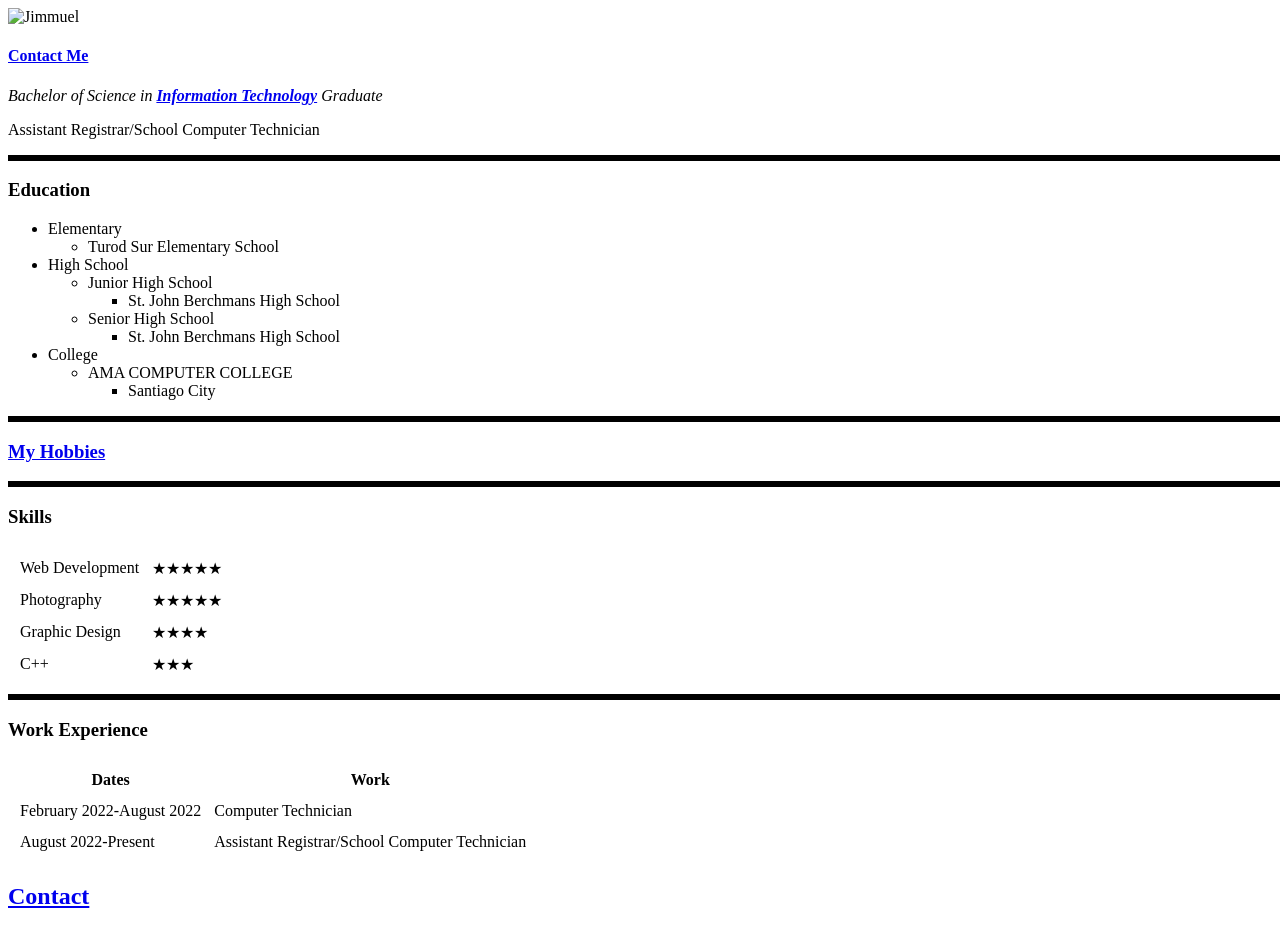
==== index.html @ f7c1b317 "Add files via upload" ====
<!DOCTYPE html>
<html lang="en" dir="ltr">
  <head>
    <meta charset="utf-8">
    <title>Jimmuel's Personal Site</title>
  </head>
  <body>
    <img src="images/Untitled-1.png" alt="Jimmuel">
  <h4><a href="ContactMe.html">Contact Me</a></h4>
      <p><em>Bachelor of Science in <strong><a href="https://www.indeed.com/career-advice/finding-a-job/types-of-it-jobs">Information Technology</a></strong> Graduate</em></p>
      <p>Assistant Registrar/School Computer Technician</p>
      <hr size="6" color="black" width="200%">
  <h3>Education</h3>
    <ul>
    <li>Elementary
         <ul>
                  <li>Turod Sur Elementary School</li>
         </ul>
    <li>High School
          <ul>
                  <li>Junior High School
          <ul>
                        <li>St. John Berchmans High School</li>
          </ul>
                  <li>Senior High School
           <ul>
                         <li>St. John Berchmans High School</li>
          </ul>
          </ul>
    <li>College
          <ul>
                  <li>AMA COMPUTER COLLEGE</li>
                  <ul>
                          <li>Santiago City</li>
                  </ul>
          </ul>
            </li>
          </ul>
          <hr size="6" color="black" width="200%">
   <h3><a href="Hobbies.html">My Hobbies</a></h3>
   <hr size="6" color="black" width="200%">
   <h3>Skills</h3>
   <table cellspacing="11">
       <tr>
         <td>Web Development</td>
         <td>★★★★★</td>
       </tr>
       <tr>
         <td>Photography</td>
         <td>★★★★★</td>
       </tr>
         <tr>
           <td>Graphic Design</td>
           <td>★★★★</td>
         </tr>
         <tr>
           <td>C++</td>
           <td>★★★</td>
         </tr>
       </table>
   <hr size="6" color="black" width="200%">
   <h3>Work Experience</h3>
   <table cellspacing="11">
     <thead>
       <tr>
         <th>Dates</th>
         <th>Work</th>
       </tr>
     </thead>
     <tbody>
       <tr>
         <td>February 2022-August 2022</td>
         <td>Computer Technician</td>
       </tr>
       <tr>
         <td>August 2022-Present</td>
         <td>Assistant Registrar/School Computer Technician</td>
       </tr>
     </tbody>

   </table>
<h2><a href="Inputs.html">Contact</a></h2>

  </body>

</html>
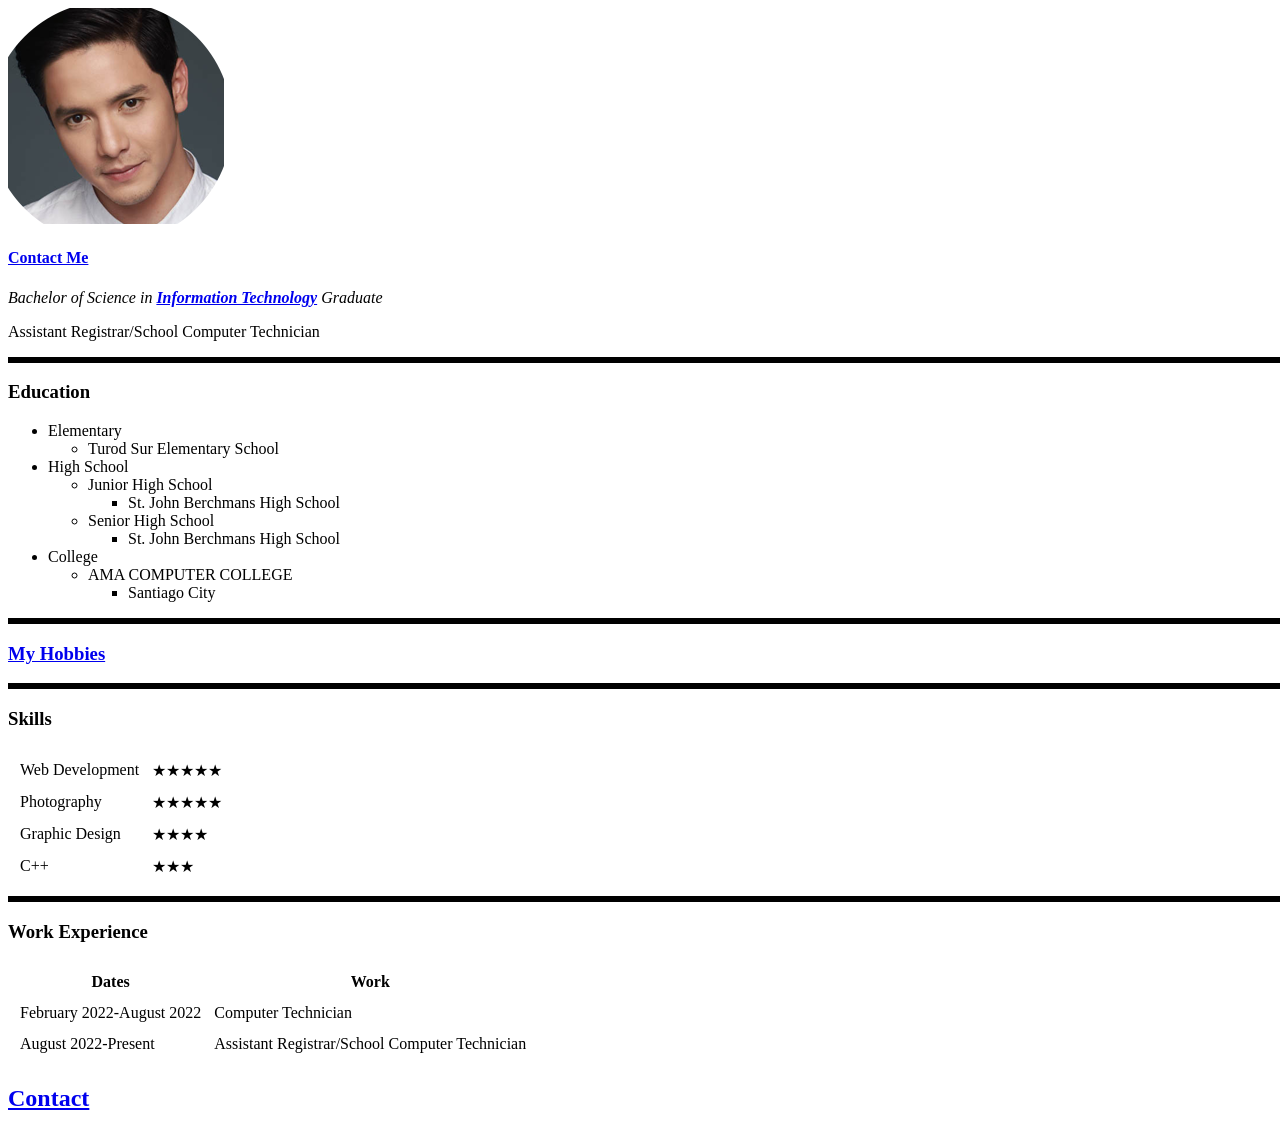
==== commit f0493b8e: "Update index.html" ====
--- a/index.html
+++ b/index.html
@@ -5,7 +5,7 @@
     <title>Jimmuel's Personal Site</title>
   </head>
   <body>
-    <img src="images/Untitled-1.png" alt="Jimmuel">
+    <img src="Untitled-1.png" alt="Jimmuel">
   <h4><a href="ContactMe.html">Contact Me</a></h4>
       <p><em>Bachelor of Science in <strong><a href="https://www.indeed.com/career-advice/finding-a-job/types-of-it-jobs">Information Technology</a></strong> Graduate</em></p>
       <p>Assistant Registrar/School Computer Technician</p>
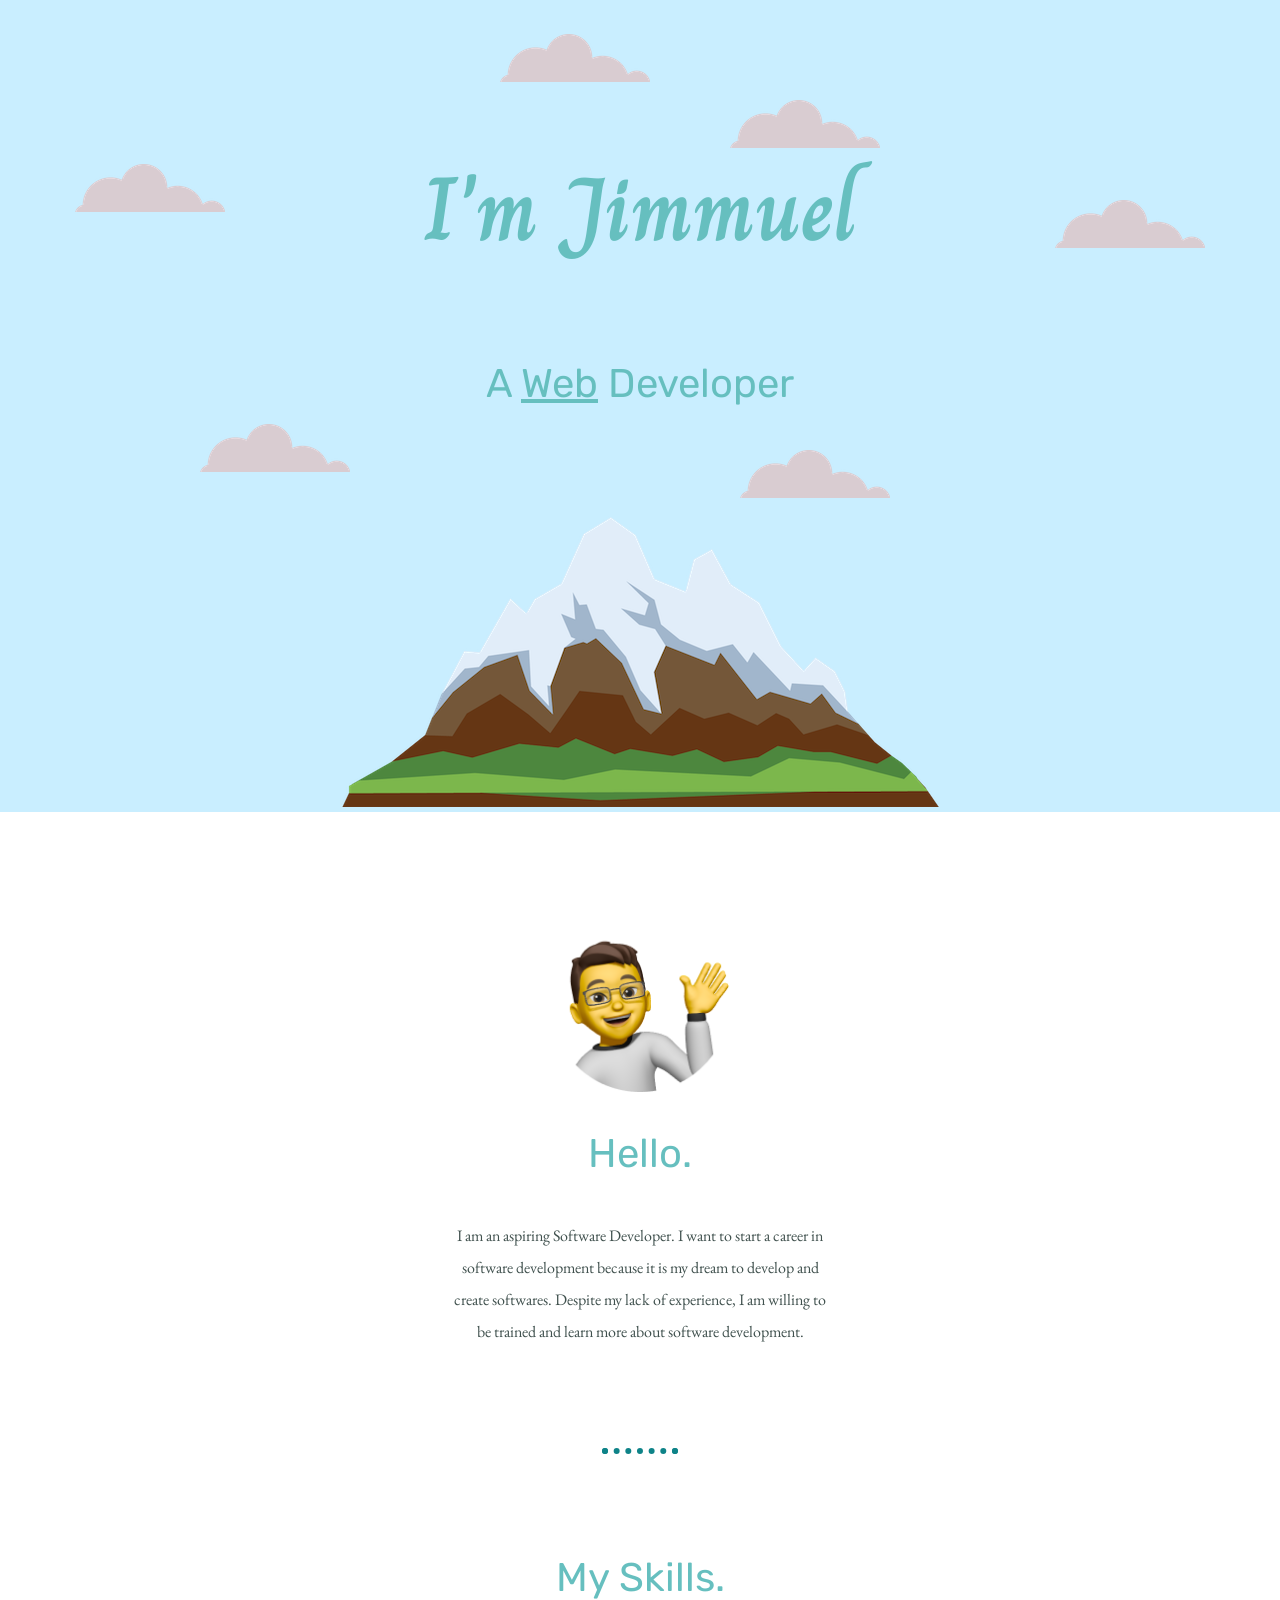
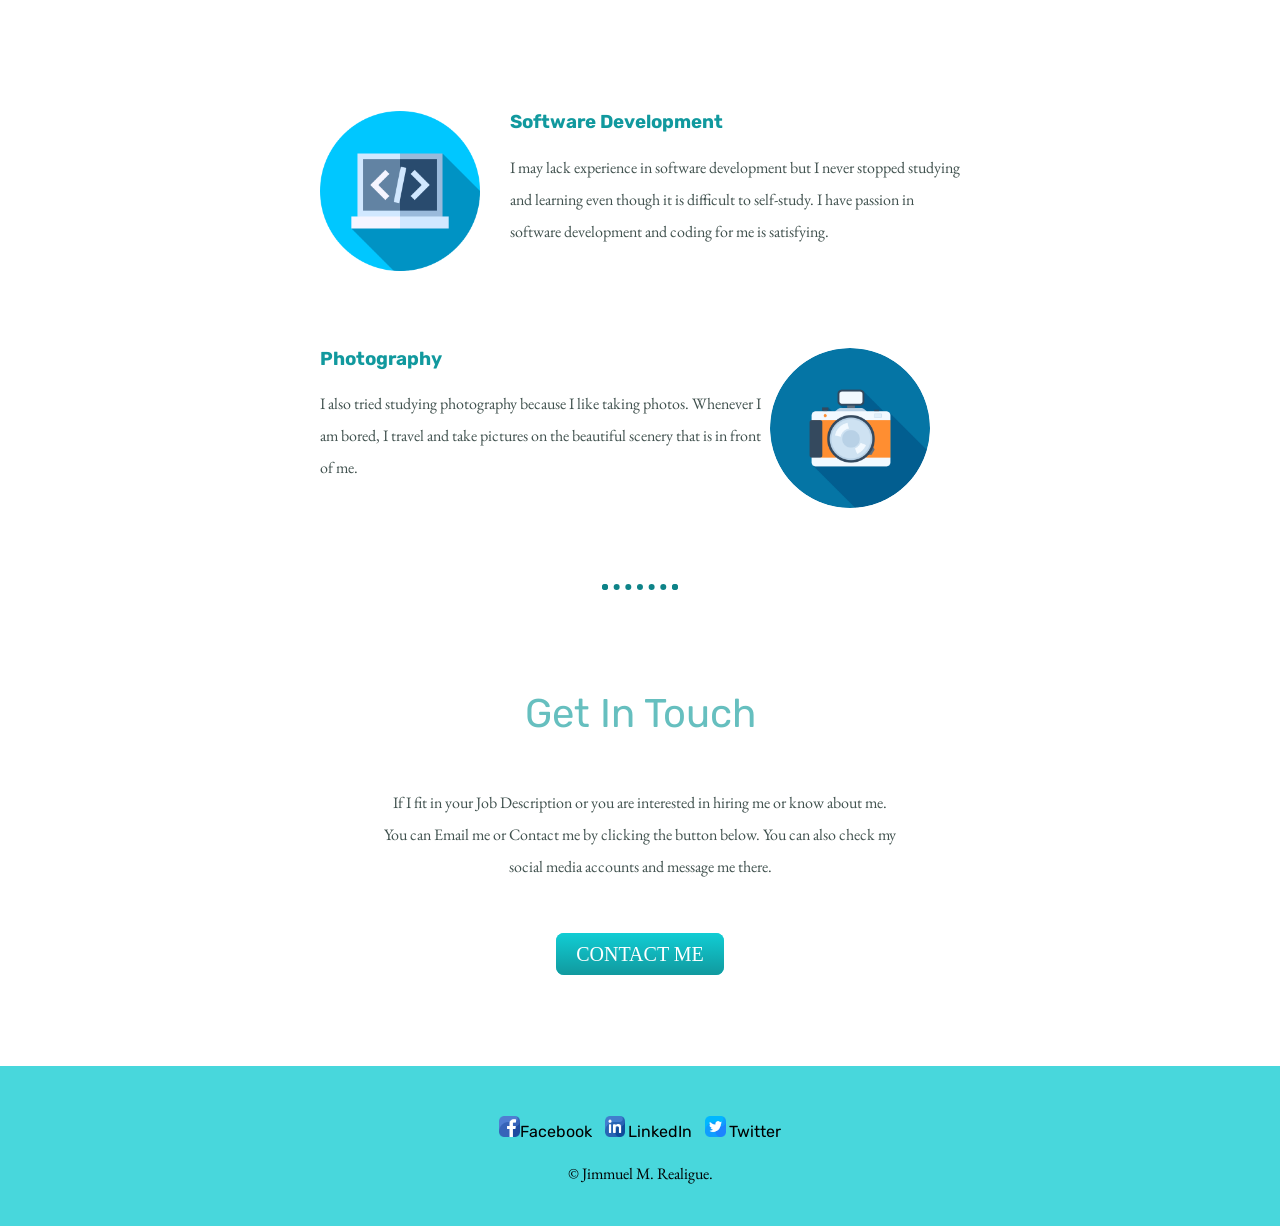
==== commit 139d2e7b: "Add files via upload" ====
--- a/index.html
+++ b/index.html
@@ -1,86 +1,66 @@
-<!DOCTYPE html>
-<html lang="en" dir="ltr">
-  <head>
-    <meta charset="utf-8">
-    <title>Jimmuel's Personal Site</title>
-  </head>
-  <body>
-    <img src="Untitled-1.png" alt="Jimmuel">
-  <h4><a href="ContactMe.html">Contact Me</a></h4>
-      <p><em>Bachelor of Science in <strong><a href="https://www.indeed.com/career-advice/finding-a-job/types-of-it-jobs">Information Technology</a></strong> Graduate</em></p>
-      <p>Assistant Registrar/School Computer Technician</p>
-      <hr size="6" color="black" width="200%">
-  <h3>Education</h3>
-    <ul>
-    <li>Elementary
-         <ul>
-                  <li>Turod Sur Elementary School</li>
-         </ul>
-    <li>High School
-          <ul>
-                  <li>Junior High School
-          <ul>
-                        <li>St. John Berchmans High School</li>
-          </ul>
-                  <li>Senior High School
-           <ul>
-                         <li>St. John Berchmans High School</li>
-          </ul>
-          </ul>
-    <li>College
-          <ul>
-                  <li>AMA COMPUTER COLLEGE</li>
-                  <ul>
-                          <li>Santiago City</li>
-                  </ul>
-          </ul>
-            </li>
-          </ul>
-          <hr size="6" color="black" width="200%">
-   <h3><a href="Hobbies.html">My Hobbies</a></h3>
-   <hr size="6" color="black" width="200%">
-   <h3>Skills</h3>
-   <table cellspacing="11">
-       <tr>
-         <td>Web Development</td>
-         <td>★★★★★</td>
-       </tr>
-       <tr>
-         <td>Photography</td>
-         <td>★★★★★</td>
-       </tr>
-         <tr>
-           <td>Graphic Design</td>
-           <td>★★★★</td>
-         </tr>
-         <tr>
-           <td>C++</td>
-           <td>★★★</td>
-         </tr>
-       </table>
-   <hr size="6" color="black" width="200%">
-   <h3>Work Experience</h3>
-   <table cellspacing="11">
-     <thead>
-       <tr>
-         <th>Dates</th>
-         <th>Work</th>
-       </tr>
-     </thead>
-     <tbody>
-       <tr>
-         <td>February 2022-August 2022</td>
-         <td>Computer Technician</td>
-       </tr>
-       <tr>
-         <td>August 2022-Present</td>
-         <td>Assistant Registrar/School Computer Technician</td>
-       </tr>
-     </tbody>
-
-   </table>
-<h2><a href="Inputs.html">Contact</a></h2>
-
-  </body>
-
-</html>
+<!DOCTYPE html>
+<html lang="en">
+<head>
+    <meta charset="UTF-8">
+    <title>Jimmuel Realigue Portfolio</title>
+    <link rel="stylesheet" href="css/styles.css">
+    <link rel="preconnect" href="https://fonts.googleapis.com">
+<link rel="preconnect" href="https://fonts.gstatic.com" crossorigin>
+<link href="https://fonts.googleapis.com/css2?family=Charm&family=EB+Garamond&family=Rubik&display=swap" rel="stylesheet">
+
+</head>
+<body>
+    <div class="top-container">
+        <img class="top-cloud" src="cloud.png" alt="cloud-img">
+        <img class="tops-cloud" src="cloud.png" alt="cloud-img">
+        <img class="top-clouds" src="cloud.png" alt="cloud-img">
+        <h1 class="first">I'm Jimmuel</h1>
+        <h2 class="first-paragraph">A <span class="web">Web</span> Developer</h2>
+        <img class="bottom-cloud" src="cloud.png" alt="cloud-img">
+        <img class="bottom-second" src="cloud.png" alt="cloud-img">
+        <img class="bottom-third" src="cloud.png" alt="cloud-img">
+        <img class="mountain" src="mountain.png" alt="mountain-img">
+    </div>
+
+    <div class="middle-container">
+        <div class="profile">
+          <img class="profile-image" src="Profile.png" alt="Prof-Icon">
+          <h2>Hello.</h2>
+          <p class="intro">I am an aspiring Software Developer. I want to start a career in software development because it is my dream to develop and create softwares. Despite my lack of experience, I am willing to be trained and learn more about software development.</p>
+        </div>
+        <hr>
+        <div class="skills">
+          <h2>My Skills.</h2>
+          <div class="skill-row">
+            <img class="Skills-img" src="programming.png" alt="Icon-Img">
+            <h3>Software Development</h3>
+            <p class="skill-description">I may lack experience in software development but I never stopped studying and learning even though it is difficult to self-study. I have passion in software development and coding for me is satisfying.</p>
+          </div>
+          <div class="skill-row">
+            <img class="photo" src="photography.png" alt="Icon-Img">
+            <h3>Photography</h3>
+            <p class="photo-description">I also tried studying photography because I like taking photos. Whenever I am bored, I travel and take pictures on the beautiful scenery that is in front of me.</p>
+          </div>
+        </div>
+        <hr>
+        <div class="contact-me">
+          <h2>Get In Touch</h2>
+          <h3></h3>
+          <p class="contact-message">If I fit in your Job Description or you are interested in hiring me or know about me. You can Email me or Contact me by clicking the button below. You can also check my social media accounts and message me there.</p>
+          <a class="btn" href="mailto:jimmuel.realigue@yahoo.com">CONTACT ME</a>
+        </div>
+      </div>
+      
+      
+      <div class="bottom-container">
+        
+        <img class="fb" src="facebook.png" alt=""><a class="footer-link" href="https://www.facebook.com/jimmuel.realigue/">Facebook</a>
+        <img src="linkedin.png" alt="LinkedIn-icon" class="linkedin">
+        <a class="footer-link" href="https://www.linkedin.com/in/jimmuel-realigue-ba14a9270/">LinkedIn</a>
+        <img src="twitter.png" alt="Twitter-icon" class="twitter">
+        <a class="footer-link" href="https://twitter.com/karma_akab82144">Twitter</a>
+        <p class="copyright">© Jimmuel M. Realigue.</p>
+      </div>
+      
+</body>
+</html>
--- a/css/styles.css
+++ b/css/styles.css
@@ -0,0 +1,196 @@
+body{
+    color: #40514e;
+    margin: 0;
+    text-align: center;
+    font-family: 'EB Garamond', serif;
+}
+
+p{
+    line-height: 2;
+}
+
+a{
+    font-family: 'Rubik', sans-serif;
+    margin: 10px 20px;
+    text-decoration: none;
+}
+
+a:hover{
+    color: #eaf6f6;
+}
+
+hr{
+    border: dotted #0e8388 6px;
+    border-bottom: none;
+    width: 5%;
+    margin: 100px auto;
+}
+
+h1{
+   margin-top: 20px;
+   font-family: 'Charm', cursive;
+   font-size: 5.625rem;
+   color: #66bfbf;
+   line-height: 2;
+}
+
+h2{
+    font-family: 'Rubik', sans-serif;
+    font-size: 2.5rem;
+    color: #66bfbf;
+    font-weight: normal;
+    padding-bottom: 10px;
+}
+
+h3{
+    font-family: 'Rubik', sans-serif;
+    color: #11999e;
+}
+
+.top-container{
+    background-color: #C9EEFF;
+    position: relative;
+    padding-top: 100px;
+    
+}
+
+.middle-container{
+   margin: 100px 0;
+}
+
+.bottom-container{
+    background-color: #48d7dc;
+    padding: 50px 0 20px;
+}
+
+.profile-image{
+    width: 14%;
+}
+
+.intro{
+    width: 30%;
+    margin: auto;
+}
+
+.Skills-img{
+    width: 25%;
+    float: left;
+    margin-right: 30px;
+}
+
+.photo{
+    border-radius: 50%;
+    width: 25%;
+    float: right;
+    margin-right: 30px;
+}
+
+.profile-imgs{
+width: 25%;
+}
+
+.web{
+    text-decoration: underline;
+}
+
+.top-cloud{
+position: absolute;
+right: 400px;
+top: 100px;
+}
+
+.tops-cloud{
+position: absolute;
+right: 75px;
+top: 200px;
+}
+
+.top-clouds{
+position: absolute;
+right: 390px;
+top: 450px;
+}
+
+.bottom-cloud{
+    position: absolute;
+    left: 200px;
+    bottom: 340px;
+}
+
+.bottom-second{
+    position: absolute;
+    left: 75px;
+    bottom: 600px;
+    
+}
+
+.bottom-third{
+    position: absolute;
+    left: 500px;
+    bottom: 730px;
+}
+
+.footer-link{
+color: #000000;
+text-align: center;
+margin: 150px 0;
+}
+
+.skill-row{
+    width: 50%;
+    margin: 100px auto 100px auto;
+    text-align: left;
+}
+
+.contact-message{
+    width: 40%;
+    margin: 40px auto 60px;
+}
+
+.fb{
+    width: 1.6%;
+}
+
+.linkedin{
+    width: 1.6%;
+    margin-left: 10px;
+    text-align: center;
+}
+
+.twitter{
+    width: 1.6%;
+    margin-left: 10px;
+}
+
+.btn {
+    background: #11CDD4;
+    background-image: -webkit-linear-gradient(top, #11CDD4, #11999e);
+    background-image: -moz-linear-gradient(top, #11CDD4, #11999e);
+    background-image: -ms-linear-gradient(top, #11CDD4, #11999e);
+    background-image: -o-linear-gradient(top, #11CDD4, #11999e);
+    background-image: linear-gradient(to bottom, #11CDD4, #11999e);
+    -webkit-border-radius: 8;
+    -moz-border-radius: 8;
+    border-radius: 8px;
+    font-family: Georgia;
+    color: #ffffff;
+    font-size: 20px;
+    padding: 10px 20px 10px 20px;
+    text-decoration: none;
+  }
+  
+  .btn:hover {
+    background: #30e3cb;
+    background-image: -webkit-linear-gradient(top, #30e3cb, #2bc4ad);
+    background-image: -moz-linear-gradient(top, #30e3cb, #2bc4ad);
+    background-image: -ms-linear-gradient(top, #30e3cb, #2bc4ad);
+    background-image: -o-linear-gradient(top, #30e3cb, #2bc4ad);
+    background-image: linear-gradient(to bottom, #30e3cb, #2bc4ad);
+    text-decoration: none;
+  }
+
+  .copyright{
+    color: #000000;
+    font-size: 1rem;
+    pad: 20px 0;
+  }
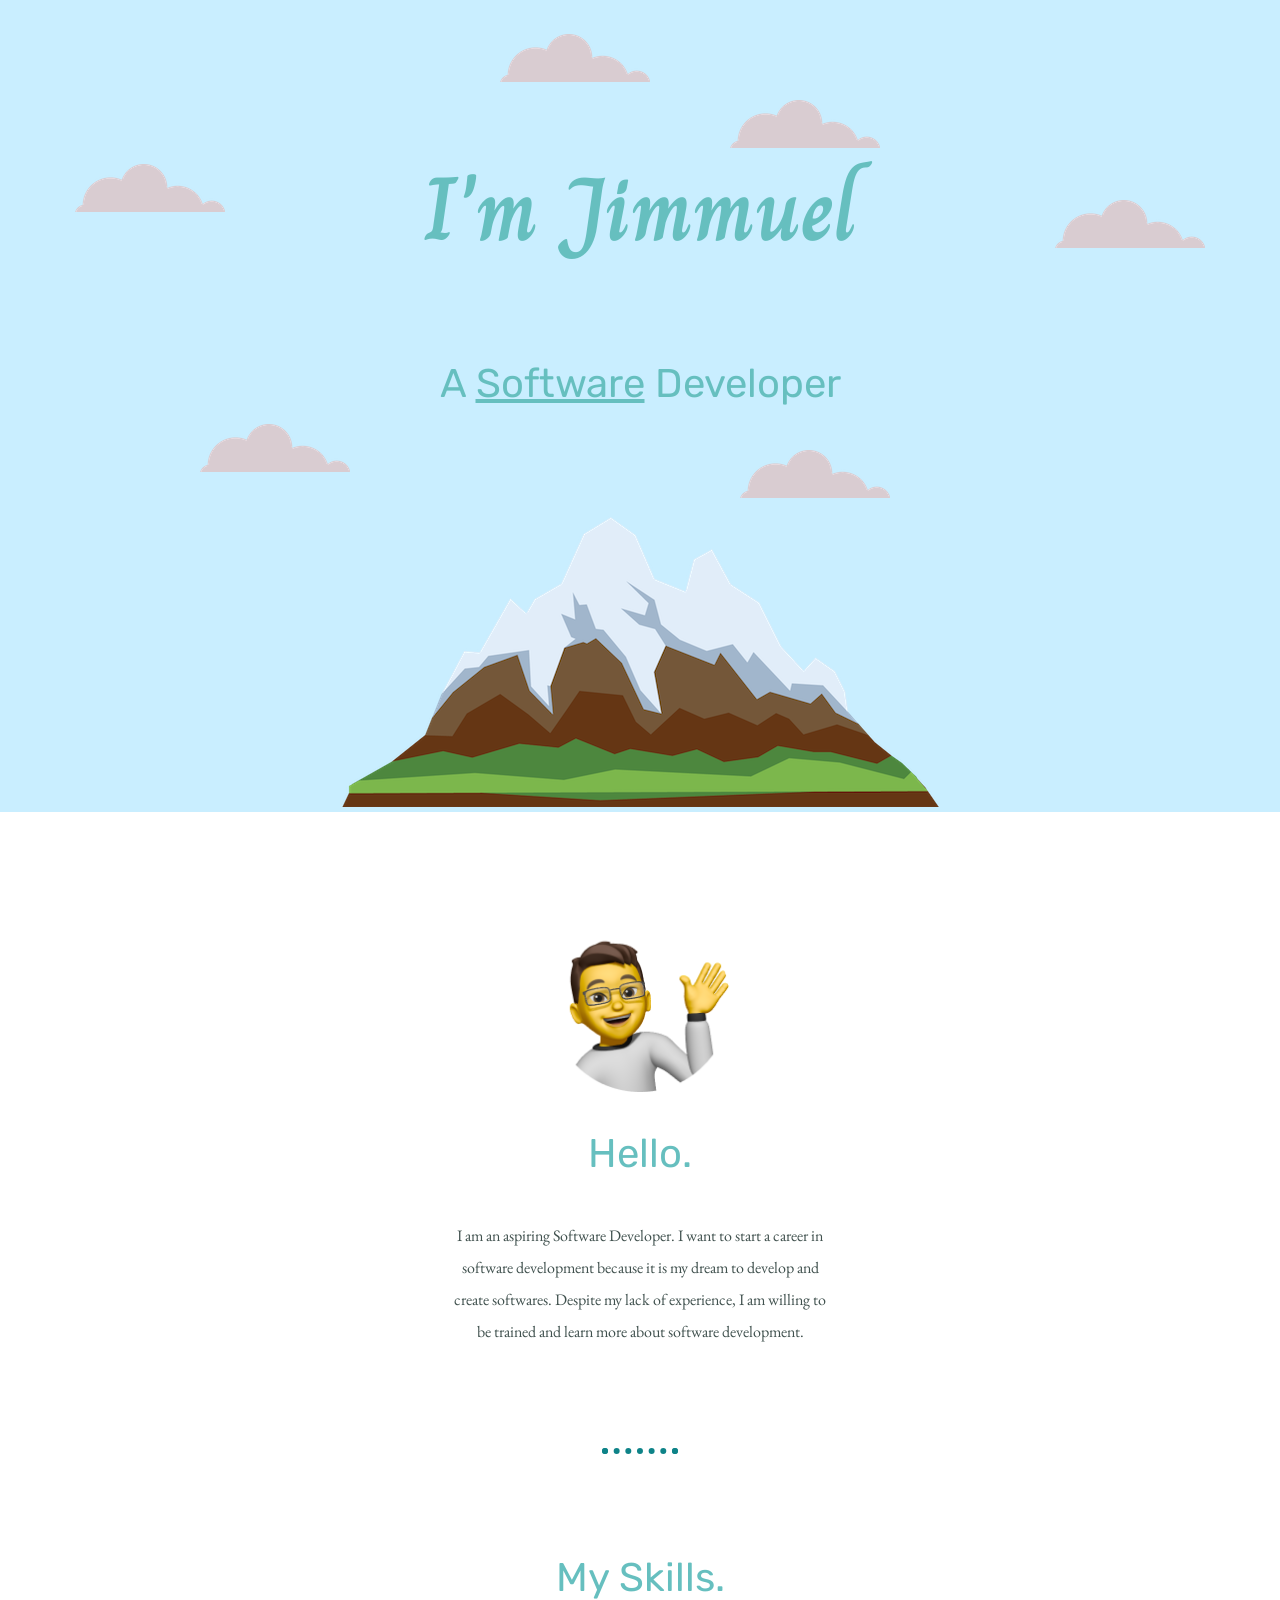
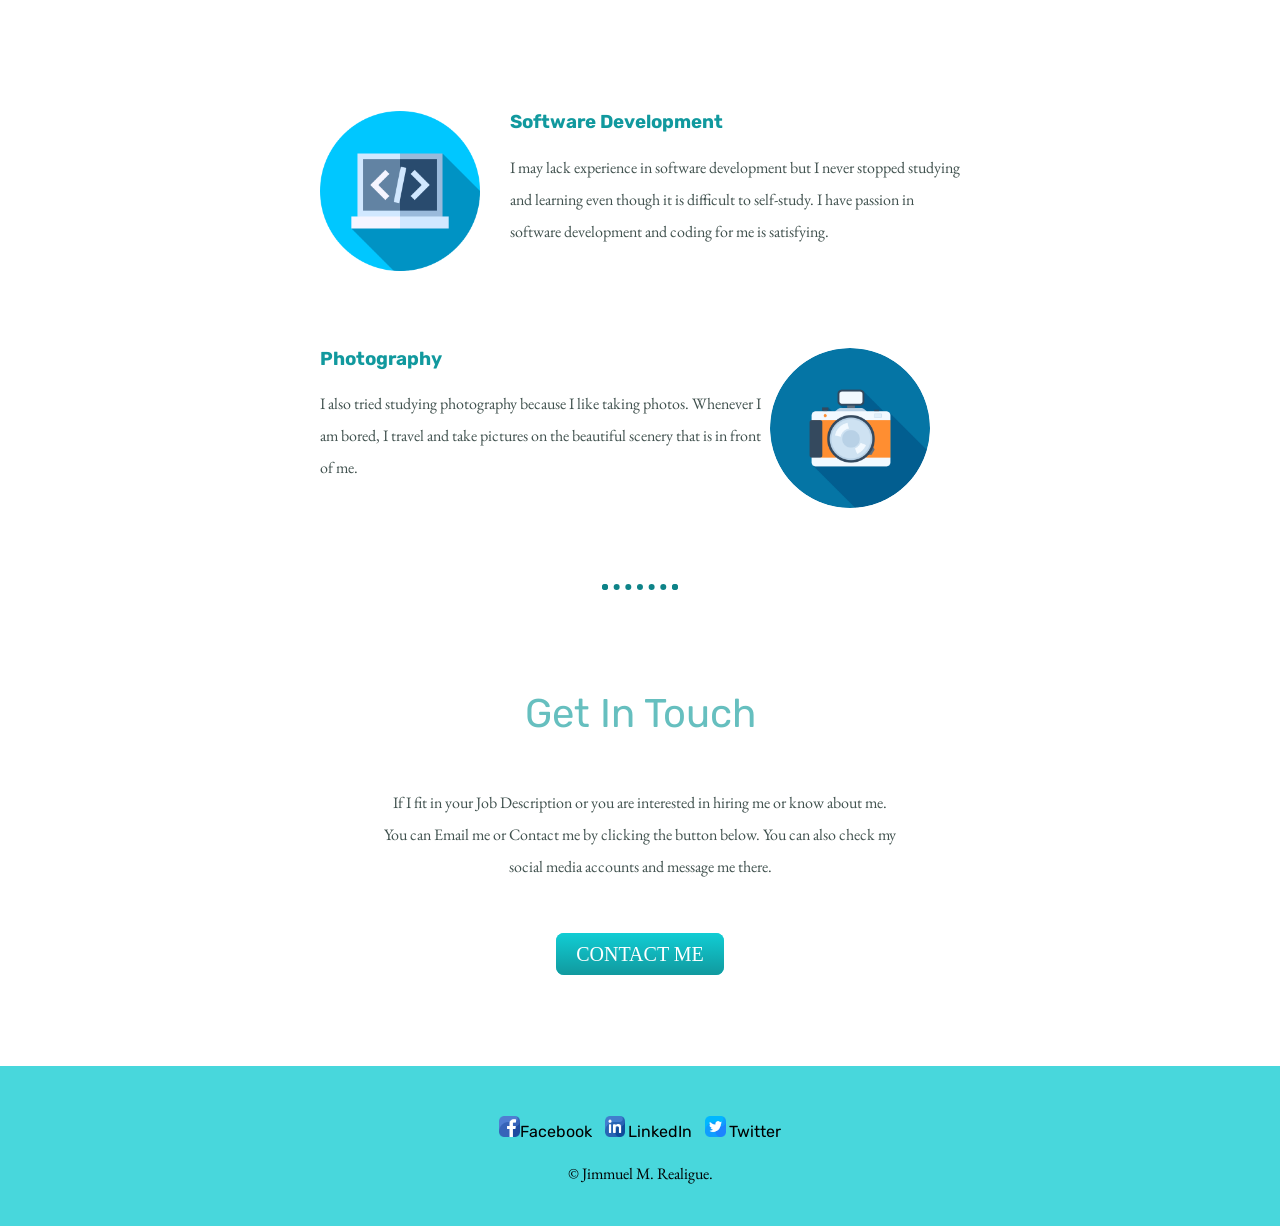
==== commit b318d4fb: "Update index.html" ====
--- a/index.html
+++ b/index.html
@@ -15,7 +15,7 @@
         <img class="tops-cloud" src="cloud.png" alt="cloud-img">
         <img class="top-clouds" src="cloud.png" alt="cloud-img">
         <h1 class="first">I'm Jimmuel</h1>
-        <h2 class="first-paragraph">A <span class="web">Web</span> Developer</h2>
+        <h2 class="first-paragraph">A <span class="web">Software</span> Developer</h2>
         <img class="bottom-cloud" src="cloud.png" alt="cloud-img">
         <img class="bottom-second" src="cloud.png" alt="cloud-img">
         <img class="bottom-third" src="cloud.png" alt="cloud-img">
@@ -63,4 +63,4 @@
       </div>
       
 </body>
-</html>+</html>
